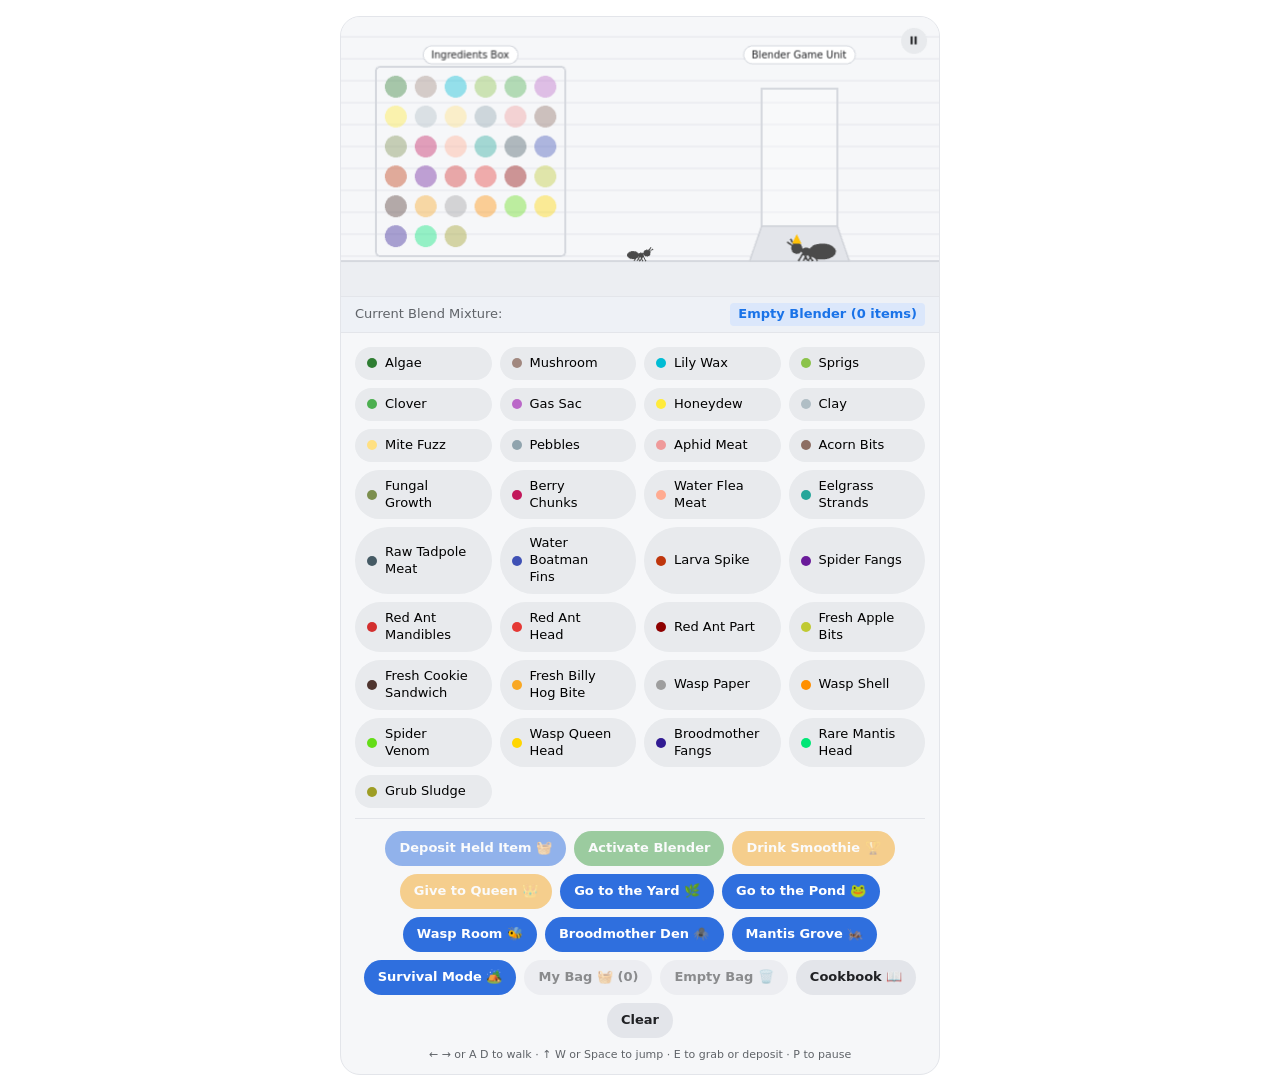
==== ant-sized-smoothie-maker/index.html @ 27d2d8ad "Publish ant-sized-smoothie-maker" ====
<!doctype html>
<html lang="en">
<head>
  <meta charset="UTF-8" />
  <meta name="viewport" content="width=device-width, initial-scale=1.0" />
  <title>Ant-Sized Smoothie Maker</title>
  <script type="module" crossorigin src="./assets/index-BK2VKX5X.js"></script>
  <link rel="stylesheet" crossorigin href="./assets/index-DWVWQAvm.css">
</head>
<body>
  <main class="card">
    <div id="stage"></div>
    <section id="haul-bar" class="haul-bar" hidden>
      <span id="haul-text"></span>
      <button id="haul-free" class="link-btn">Back to free mode</button>
    </section>
    <section id="yard-bar" class="yard-bar">
      <span id="adventure-text"></span>
      <span>
        <button id="yard-done" class="link-btn">I'm done</button>
        <button id="yard-leave" class="link-btn">Back to the room</button>
      </span>
    </section>
    <section class="mixture-bar">
      <span>Current Blend Mixture: <span id="mixture-text"></span></span>
      <button id="empty-blender" class="link-btn">Empty Blender (0 items)</button>
    </section>
    <section id="pills" class="pills"></section>
    <footer class="actions">
      <button id="deposit" class="act blue">Deposit Held Item 🧺</button>
      <button id="blend" class="act green">Activate Blender</button>
      <button id="drink" class="act yellow">Drink Smoothie 🏆</button>
      <button id="give-queen" class="act yellow">Give to Queen 👑</button>
      <button id="yard-btn" class="act blue">Go to the Yard 🌿</button>
      <button id="pond-btn" class="act blue">Go to the Pond 🐸</button>
      <button id="wasp-btn" class="act blue">Wasp Room 🐝</button>
      <button id="brood-btn" class="act blue">Broodmother Den 🕷️</button>
      <button id="mantis-btn" class="act blue">Mantis Grove 🦗</button>
      <button id="mode-btn" class="act blue">Survival Mode 🏕️</button>
      <button id="bag-btn" class="act gray">My Bag 🧺 (0)</button>
      <button id="bag-empty" class="act gray">Empty Bag 🗑️</button>
      <button id="cookbook-btn" class="act gray">Cookbook 📖</button>
      <button id="clear" class="act gray">Clear</button>
    </footer>
    <p class="help">← → or A D to walk · ↑ W or Space to jump · E to grab or deposit · P to pause</p>
  </main>
  <dialog id="cookbook" class="cookbook"></dialog>
  <dialog id="yard-results" class="cookbook"></dialog>
</body>
</html>
---- ant-sized-smoothie-maker/assets/index-DWVWQAvm.css ----
:root{--bg:#fff;--card:#f6f7f9;--line:#e3e5ea;--text:#202124;--muted:#5f6368;--accent:#1a73e8}*{box-sizing:border-box}body{background:var(--bg);color:var(--text);justify-content:center;margin:0;padding:16px;font:13px/1.3 system-ui,-apple-system,Segoe UI,Roboto,sans-serif;display:flex}.card{background:var(--card);border:1px solid var(--line);border-radius:20px;width:100%;max-width:600px;overflow:hidden}#stage canvas{display:block;width:100%!important;height:auto!important}.counters{border-top:1px solid var(--line);grid-template-columns:repeat(6,1fr);gap:4px;padding:10px;display:grid}.counter{border:1px solid var(--line);text-align:center;background:#fff;border-radius:3px;padding:3px 2px 4px;font-size:11px}.counter .name{border-bottom:1.5px solid;margin:0 4px 3px;padding-bottom:2px}.counter .n{font-weight:700}.mixture-bar{border-top:1px solid var(--line);border-bottom:1px solid var(--line);color:var(--muted);background:#eef1f6;justify-content:space-between;align-items:center;gap:8px;padding:6px 14px;display:flex}.link-btn{color:var(--accent);font:inherit;cursor:pointer;white-space:nowrap;background:#dbe7fb;border:0;border-radius:4px;padding:3px 8px;font-weight:600}.pills{grid-template-columns:repeat(4,1fr);gap:8px;padding:14px 14px 10px;display:grid}.pill{font:inherit;text-align:left;cursor:pointer;background:#e8eaed;border:2px solid #0000;border-radius:999px;align-items:center;gap:8px;padding:6px 10px;font-weight:500;display:flex}.pill:hover{background:#dfe2e6}.pill.held{border-color:var(--accent);background:#fff}.pill .dot{border-radius:50%;flex:none;width:10px;height:10px}.actions{border-top:1px solid var(--line);flex-wrap:wrap;justify-content:center;gap:8px;margin:0 14px;padding:12px 0 10px;display:flex}.act{font:inherit;color:#fff;cursor:pointer;border:0;border-radius:999px;padding:9px 14px;font-weight:600}.act:disabled{opacity:.5;cursor:default}.blue{background:#2f6fde}.green{background:#43a047}.yellow{background:#f5a623}.gray{color:var(--text);background:#e3e5ea}.help{text-align:center;color:var(--muted);margin:0 0 12px;font-size:11px}@media (width<=520px){.counters{grid-template-columns:repeat(4,1fr)}.pills{grid-template-columns:repeat(2,1fr)}}.cookbook{border:1px solid var(--line);width:min(560px,100vw - 24px);max-height:calc(100vh - 32px);color:var(--text);background:#fff;border-radius:16px;padding:16px 18px}.cookbook::backdrop{background:#20212473}.cookbook h2{margin:0 0 6px}.cookbook h3{margin:14px 0 4px}.cookbook .note{color:var(--muted);margin:0 0 6px}.cookbook .close{float:right;background:var(--line);cursor:pointer;border:0;border-radius:50%;width:28px;height:28px;font-size:14px;position:sticky;top:0}.cookbook ul{margin:0;padding:0;list-style:none}.cookbook .entry{border-top:1px solid var(--line);gap:10px;padding:6px 0;display:flex}.cookbook .who{flex-wrap:wrap;flex:0 0 38%;align-items:center;gap:2px 6px;font-weight:600;display:flex}.cookbook .dot{border-radius:50%;width:10px;height:10px;margin-right:4px;display:inline-block}.cookbook .what{flex:1}.cookbook .found{margin:0 0 6px}.cookbook .unknown{color:var(--muted)}.cookbook .reset{background:var(--line);font:inherit;cursor:pointer;border:0;border-radius:999px;margin-top:12px;padding:7px 14px;font-weight:600}.cookbook .reset.sure{color:#fff;background:#e53935}.yard-bar,.haul-bar{border-top:1px solid var(--line);color:#33691e;background:#f1f8e9;flex-wrap:wrap;justify-content:space-between;align-items:center;gap:8px;padding:8px 14px;display:flex}.haul-bar{color:#6d4c00;background:#fff8e1}.haul-bar[hidden],.yard-bar{display:none}body.mode-yard .yard-bar{display:flex}body.mode-yard .counters,body.mode-yard .mixture-bar,body.mode-yard .pills,body.mode-yard .actions,body.mode-yard .help,body.mode-yard .haul-bar{display:none}.pill .count{color:var(--muted);margin-left:auto;font-weight:700}.pill.empty{opacity:.4}.haul{columns:2;margin:4px 0 0;padding:0;list-style:none}.haul li{align-items:center;gap:6px;padding:3px 0;display:flex}.haul .dot{border-radius:50%;width:10px;height:10px;display:inline-block}.haul-buttons{flex-wrap:wrap;gap:8px;margin-top:14px;display:flex}#bag-empty.sure{color:#fff;background:#e53935}#mode-btn.sure{background:#e53935}.cookbook .helps{color:#2e7d32;font-size:12px}
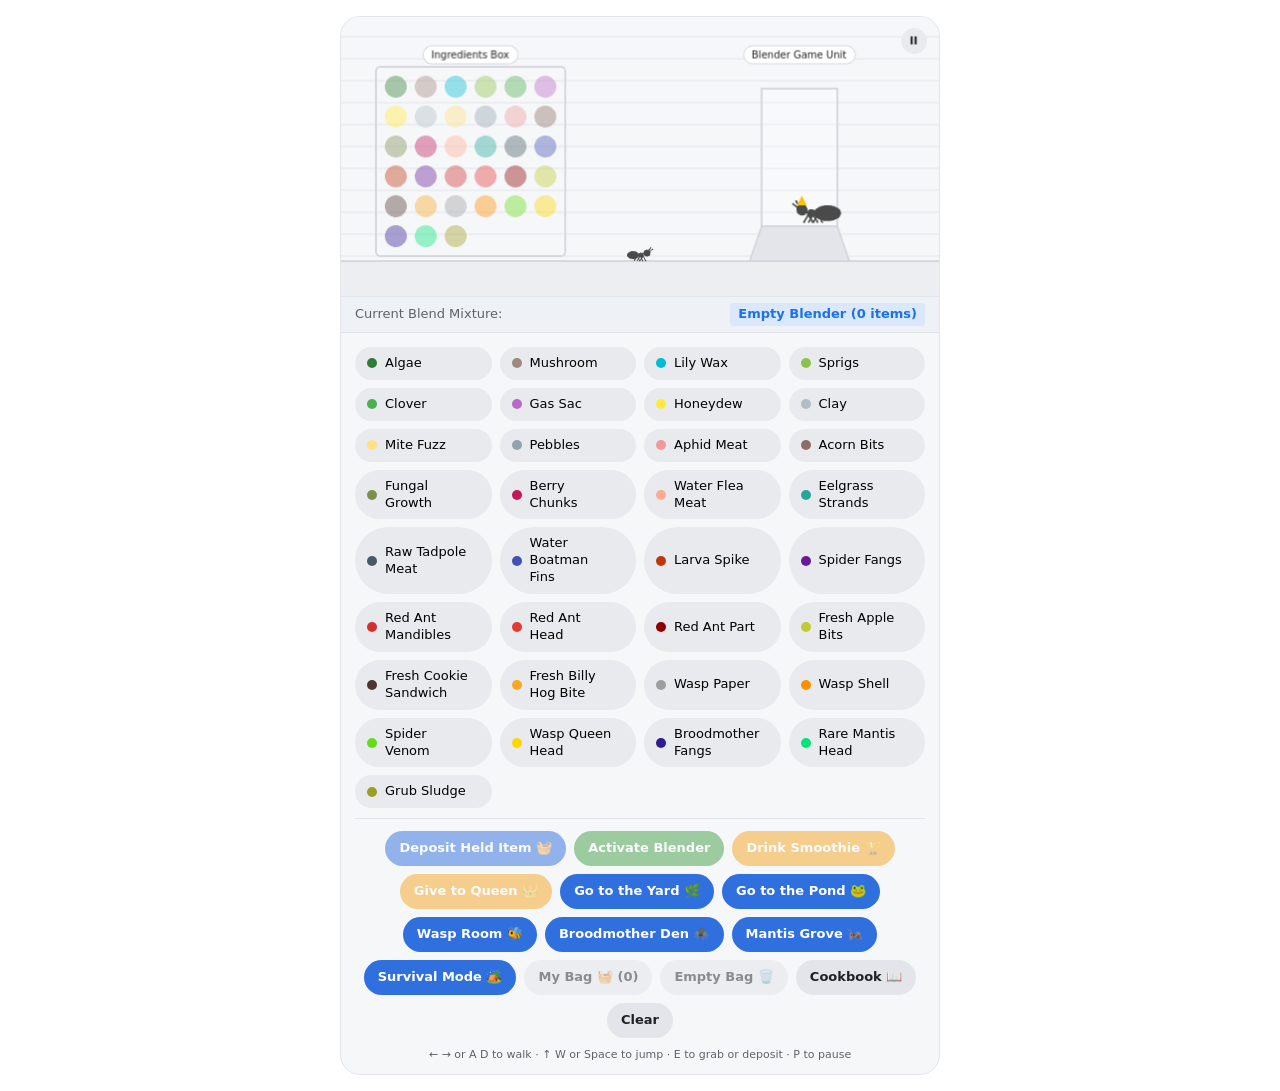
==== commit 722edb46: "Publish ant-sized-smoothie-maker" ====
--- a/ant-sized-smoothie-maker/index.html
+++ b/ant-sized-smoothie-maker/index.html
@@ -6,6 +6,7 @@
   <title>Ant-Sized Smoothie Maker</title>
   <script type="module" crossorigin src="./assets/index-BK2VKX5X.js"></script>
   <link rel="stylesheet" crossorigin href="./assets/index-DWVWQAvm.css">
+  <link rel="icon" type="image/svg+xml" href="../favicon.svg" />
 </head>
 <body>
   <main class="card">
